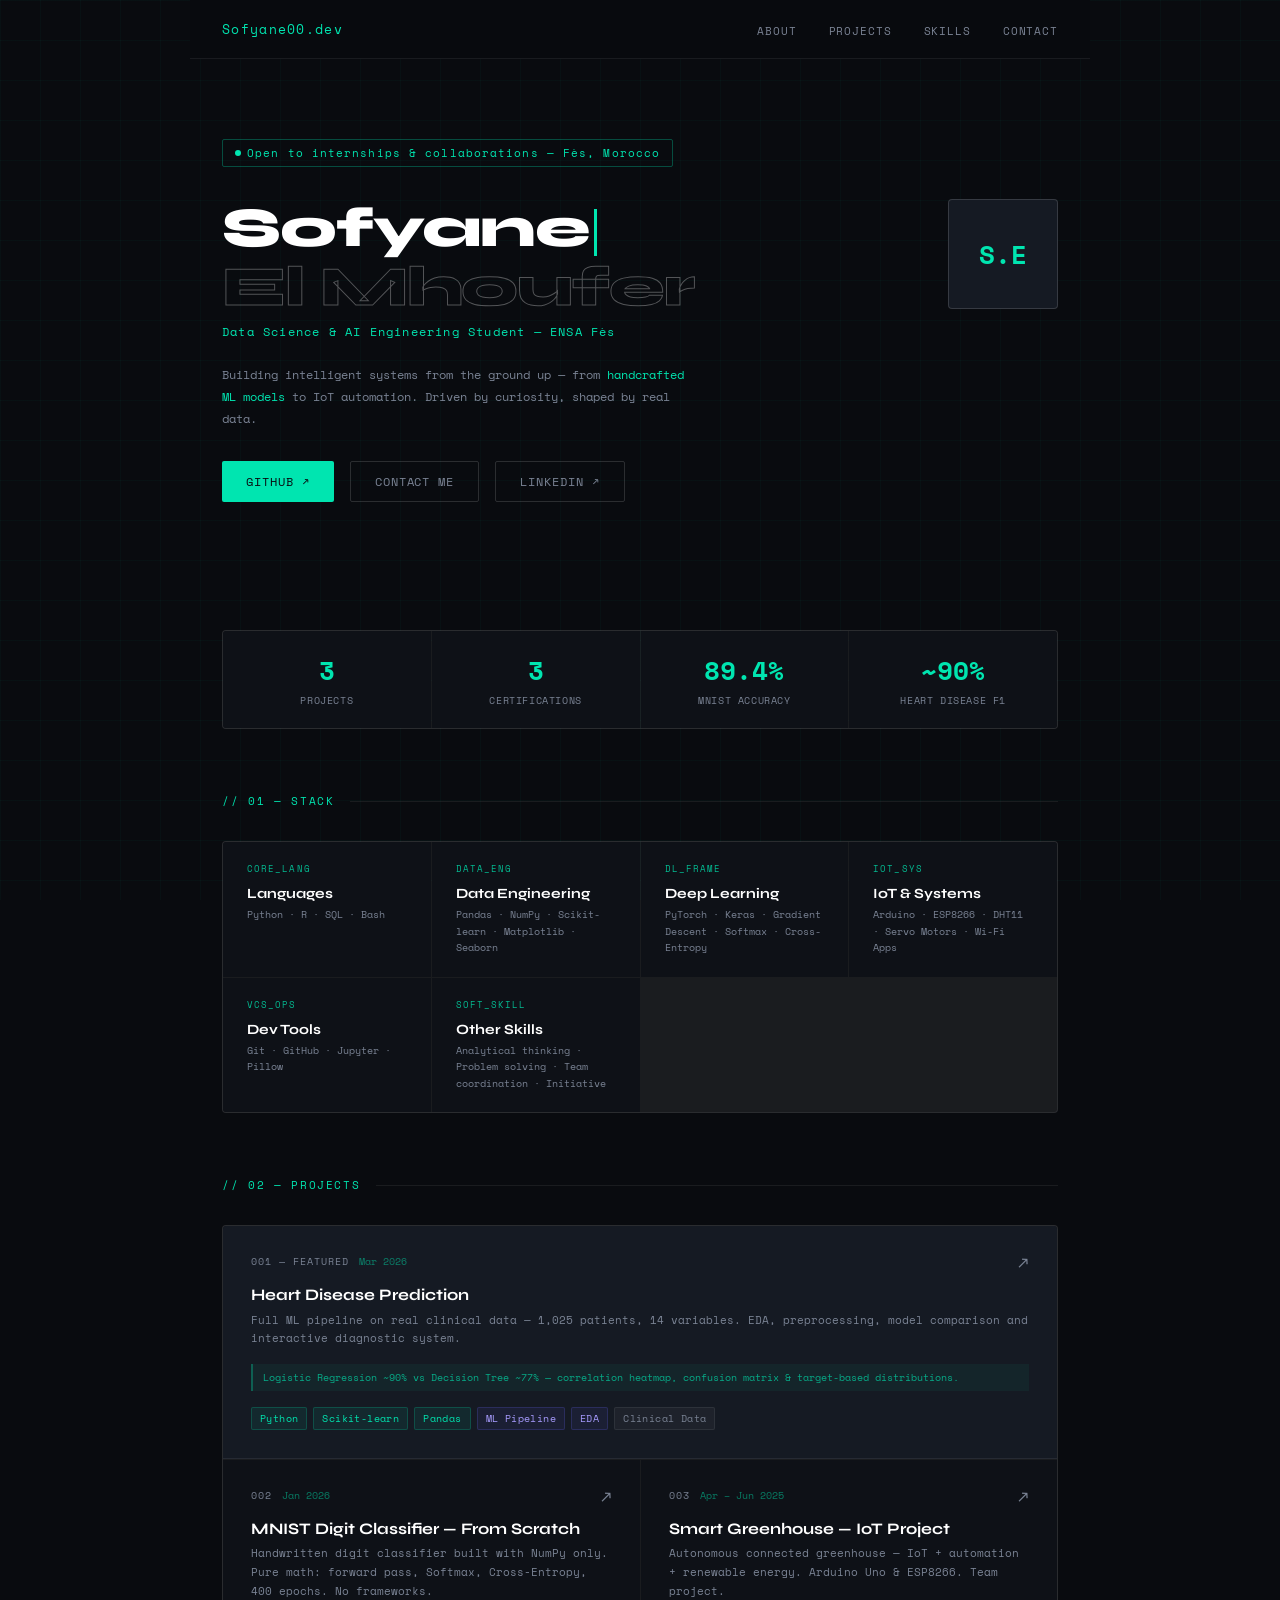
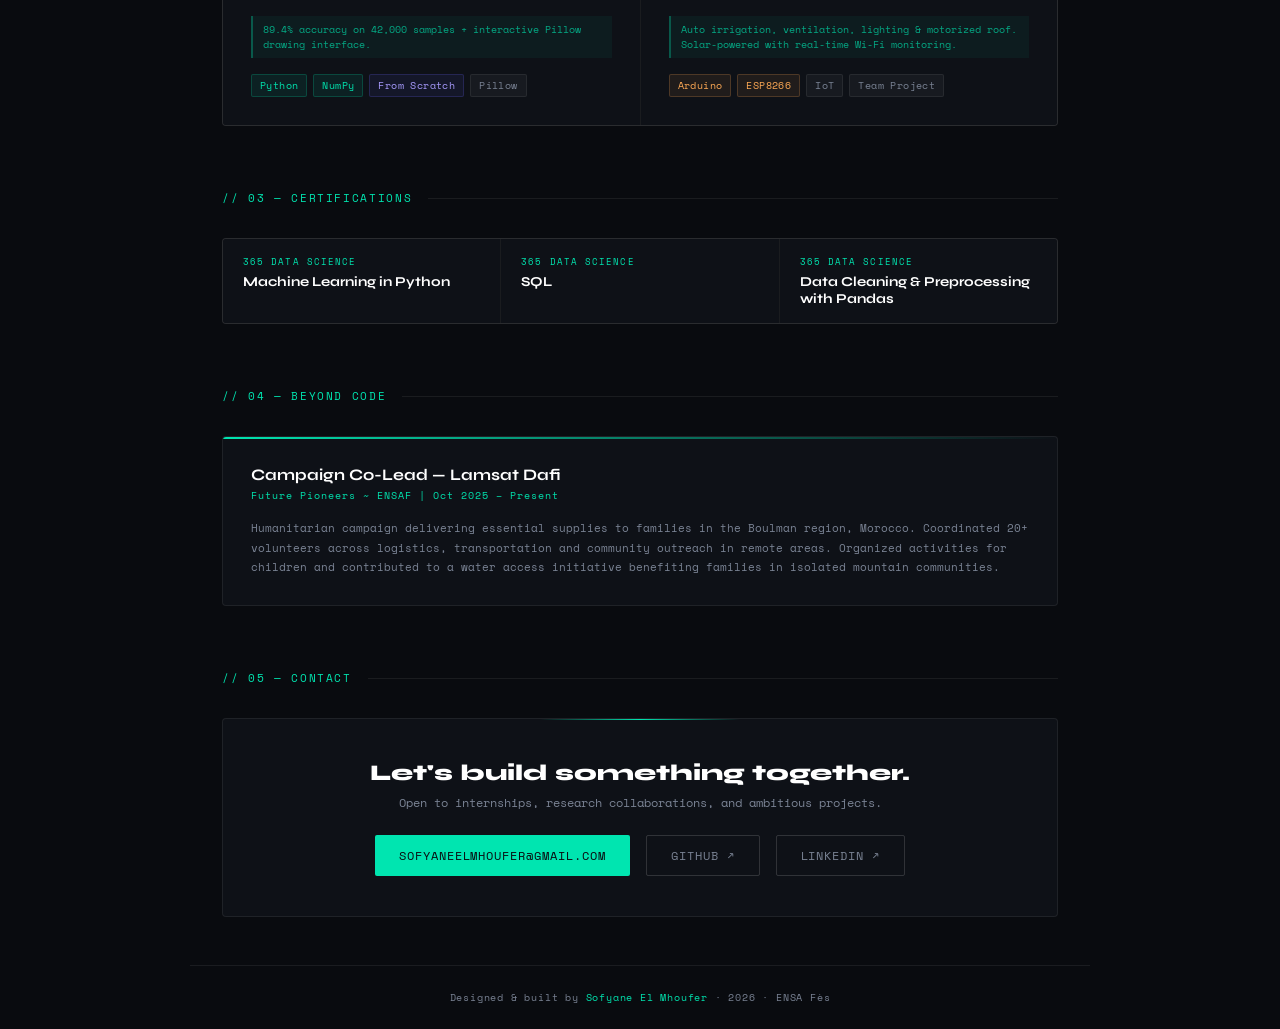
==== index.html @ 4d2d6fbc "Add files via upload" ====
<!DOCTYPE html>
<html lang="en">
<head>
<meta charset="UTF-8" />
<meta name="viewport" content="width=device-width, initial-scale=1.0"/>
<meta name="description" content="Sofyane El Mhoufer — Data Science & AI Engineering Student at ENSA Fès. Portfolio of ML projects, IoT systems, and data engineering work."/>
<title>Sofyane El Mhoufer — Portfolio</title>
<link rel="preconnect" href="https://fonts.googleapis.com" />
<link rel="preconnect" href="https://fonts.gstatic.com" crossorigin />
<link href="https://fonts.googleapis.com/css2?family=Space+Mono:wght@400;700&family=Syne:wght@400;700;800&display=swap" rel="stylesheet"/>
<style>
*,*::before,*::after{box-sizing:border-box;margin:0;padding:0}
:root{
  --bg:#090b0f;--bg2:#0e1117;--bg3:#151a23;
  --border:rgba(255,255,255,0.07);--border2:rgba(255,255,255,0.14);
  --accent:#00e5b0;--text:#e8eaf0;--muted:#7a8394;
  --tag-bg:rgba(0,229,176,0.08);--tag-color:#00e5b0;
}
html{scroll-behavior:smooth}
body{background:var(--bg);color:var(--text);font-family:'Syne',sans-serif;min-height:100vh;overflow-x:hidden}
body::before{content:'';position:fixed;inset:0;background-image:linear-gradient(rgba(0,229,176,0.03) 1px,transparent 1px),linear-gradient(90deg,rgba(0,229,176,0.03) 1px,transparent 1px);background-size:40px 40px;pointer-events:none;z-index:0}

/* CURSOR GLOW */
.cursor-glow{position:fixed;width:320px;height:320px;background:radial-gradient(circle,rgba(0,229,176,0.07) 0%,transparent 70%);border-radius:50%;pointer-events:none;transform:translate(-50%,-50%);z-index:0;transition:opacity 0.4s;opacity:0}

.wrapper{position:relative;z-index:1;max-width:900px;margin:0 auto;padding:0 2rem}

/* NAV */
nav{position:sticky;top:0;z-index:100;display:flex;justify-content:space-between;align-items:center;padding:1.2rem 2rem;border-bottom:1px solid var(--border);background:rgba(9,11,15,0.9);backdrop-filter:blur(16px);max-width:900px;margin:0 auto;animation:slideDown 0.6s ease both}
@keyframes slideDown{from{transform:translateY(-100%);opacity:0}to{transform:translateY(0);opacity:1}}
.nav-logo{font-family:'Space Mono',monospace;font-size:13px;color:var(--accent);letter-spacing:0.1em;cursor:pointer;transition:opacity 0.2s}
.nav-logo:hover{opacity:0.7}
.nav-links{display:flex;gap:2rem;list-style:none}
.nav-links a{font-family:'Space Mono',monospace;font-size:11px;color:var(--muted);text-decoration:none;letter-spacing:0.08em;text-transform:uppercase;transition:color 0.2s;position:relative;padding-bottom:2px}
.nav-links a::after{content:'';position:absolute;bottom:0;left:0;width:0;height:1px;background:var(--accent);transition:width 0.25s ease}
.nav-links a:hover{color:var(--accent)}
.nav-links a:hover::after{width:100%}

/* FADE IN */
.fade-in{opacity:0;transform:translateY(24px);transition:opacity 0.65s ease,transform 0.65s ease}
.fade-in.visible{opacity:1;transform:translateY(0)}

/* HERO */
.hero{padding:5rem 0 4rem;animation:heroReveal 0.9s ease 0.3s both}
@keyframes heroReveal{from{opacity:0;transform:translateY(32px)}to{opacity:1;transform:translateY(0)}}
.hero-badge{display:inline-flex;align-items:center;gap:6px;font-family:'Space Mono',monospace;font-size:11px;color:var(--accent);border:1px solid rgba(0,229,176,0.3);padding:5px 12px;border-radius:2px;margin-bottom:2rem;letter-spacing:0.1em}
.hero-badge::before{content:'';width:6px;height:6px;background:var(--accent);border-radius:50%;animation:pulse 2s ease-in-out infinite}
@keyframes pulse{0%,100%{opacity:1;transform:scale(1)}50%{opacity:0.4;transform:scale(0.7)}}
.hero-top{display:flex;align-items:flex-start;justify-content:space-between;gap:2rem;flex-wrap:wrap}
.hero-text{flex:1;min-width:280px}
.hero h1{font-size:clamp(2.2rem,5vw,3.5rem);font-weight:800;line-height:1.05;letter-spacing:-0.02em;margin-bottom:0.4rem;color:#fff}
.hero h1 .outline{color:transparent;-webkit-text-stroke:1px rgba(255,255,255,0.3)}
.typing-cursor{display:inline-block;width:3px;height:0.85em;background:var(--accent);margin-left:4px;vertical-align:middle;animation:blink 1s step-end infinite}
@keyframes blink{0%,100%{opacity:1}50%{opacity:0}}
.hero-role{font-family:'Space Mono',monospace;font-size:12px;color:var(--accent);letter-spacing:0.1em;margin-bottom:1.5rem}
.hero-sub{font-family:'Space Mono',monospace;font-size:12px;color:var(--muted);line-height:1.8;max-width:480px;margin-bottom:2rem}
.hero-sub em{color:var(--accent);font-style:normal}
.avatar-box{width:110px;height:110px;flex-shrink:0;border-radius:4px;border:1px solid var(--border2);background:var(--bg3);display:flex;align-items:center;justify-content:center;animation:avatarPop 0.8s cubic-bezier(0.34,1.56,0.64,1) 0.5s both}
@keyframes avatarPop{from{opacity:0;transform:scale(0.7)}to{opacity:1;transform:scale(1)}}
.avatar-initials{font-family:'Space Mono',monospace;font-size:1.6rem;font-weight:700;color:var(--accent)}
.cta-row{display:flex;gap:1rem;flex-wrap:wrap}

/* BUTTONS */
.btn-primary{font-family:'Space Mono',monospace;font-size:12px;letter-spacing:0.08em;text-transform:uppercase;color:var(--bg);background:var(--accent);border:none;padding:11px 24px;cursor:pointer;border-radius:2px;text-decoration:none;display:inline-flex;align-items:center;gap:6px;transition:opacity 0.2s,transform 0.15s,box-shadow 0.2s;position:relative;overflow:hidden}
.btn-primary:hover{opacity:0.9;transform:translateY(-2px);box-shadow:0 8px 24px rgba(0,229,176,0.25)}
.btn-primary:active{transform:scale(0.97)}
.btn-ghost{font-family:'Space Mono',monospace;font-size:12px;letter-spacing:0.08em;text-transform:uppercase;color:var(--muted);background:transparent;border:1px solid var(--border2);padding:11px 24px;cursor:pointer;border-radius:2px;text-decoration:none;display:inline-flex;align-items:center;gap:6px;transition:color 0.2s,border-color 0.2s,transform 0.15s,background 0.2s}
.btn-ghost:hover{color:var(--accent);border-color:rgba(0,229,176,0.4);transform:translateY(-2px);background:rgba(0,229,176,0.04)}
.btn-ghost:active{transform:scale(0.97)}

/* STATS */
.stats{display:grid;grid-template-columns:repeat(4,1fr);gap:1px;background:var(--border);border:1px solid var(--border);margin:4rem 0;border-radius:4px;overflow:hidden}
.stat{background:var(--bg2);padding:1.25rem;text-align:center;transition:background 0.2s}
.stat:hover{background:var(--bg3)}
.stat-num{font-size:1.6rem;font-weight:800;color:var(--accent);font-family:'Space Mono',monospace;display:block}
.stat-label{font-size:10px;color:var(--muted);font-family:'Space Mono',monospace;letter-spacing:0.06em;text-transform:uppercase;margin-top:4px}

.section-header{display:flex;align-items:center;gap:1rem;margin-bottom:2rem}
.section-label{font-family:'Space Mono',monospace;font-size:11px;color:var(--accent);letter-spacing:0.15em;text-transform:uppercase;white-space:nowrap}
.section-line{flex:1;height:1px;background:var(--border)}

/* SKILLS */
.skills-grid{display:grid;grid-template-columns:repeat(auto-fit,minmax(190px,1fr));gap:1px;background:var(--border);border:1px solid var(--border);border-radius:4px;overflow:hidden;margin-bottom:4rem}
.skill-card{background:var(--bg2);padding:1.25rem 1.5rem;transition:background 0.25s;position:relative;overflow:hidden;cursor:default}
.skill-card:hover{background:var(--bg3)}
.skill-card::after{content:'';position:absolute;left:0;top:0;bottom:0;width:2px;background:var(--accent);opacity:0;transition:opacity 0.2s}
.skill-card:hover::after{opacity:1}
.skill-icon{font-family:'Space Mono',monospace;font-size:9px;color:var(--accent);letter-spacing:0.12em;margin-bottom:10px;opacity:0.8}
.skill-name{font-size:0.88rem;font-weight:700;color:#fff;margin-bottom:5px}
.skill-desc{font-family:'Space Mono',monospace;font-size:10px;color:var(--muted);line-height:1.65}

/* PROJECTS */
.projects-grid{display:grid;grid-template-columns:1fr 1fr;gap:1px;background:var(--border);border:1px solid var(--border);border-radius:4px;overflow:hidden;margin-bottom:4rem}
.project-card{background:var(--bg2);padding:1.75rem;transition:background 0.25s;cursor:pointer;position:relative}
.project-card.featured{grid-column:1/-1;background:var(--bg3);border-bottom:1px solid var(--border)}
.project-card:hover{background:#131820}
.project-card::before{content:'';position:absolute;inset:0;border:1px solid transparent;transition:border-color 0.25s;pointer-events:none}
.project-card:hover::before{border-color:rgba(0,229,176,0.12)}
.project-top{display:flex;justify-content:space-between;align-items:flex-start;margin-bottom:0.75rem}
.project-meta{display:flex;gap:10px;align-items:center}
.project-number{font-family:'Space Mono',monospace;font-size:10px;color:var(--muted);letter-spacing:0.1em}
.project-date{font-family:'Space Mono',monospace;font-size:10px;color:rgba(0,229,176,0.5)}
.project-arrow{font-size:16px;color:var(--muted);transition:color 0.2s,transform 0.2s}
.project-card:hover .project-arrow{color:var(--accent);transform:translate(3px,-3px)}
.project-title{font-size:1rem;font-weight:700;color:#fff;margin-bottom:0.4rem}
.project-desc{font-family:'Space Mono',monospace;font-size:11px;color:var(--muted);line-height:1.7;margin-bottom:1rem}
.project-highlight{font-family:'Space Mono',monospace;font-size:10px;color:rgba(0,229,176,0.7);background:rgba(0,229,176,0.05);border-left:2px solid rgba(0,229,176,0.3);padding:6px 10px;margin-bottom:1rem;line-height:1.5}
.project-tags{display:flex;flex-wrap:wrap;gap:6px}
.tag{font-family:'Space Mono',monospace;font-size:10px;color:var(--tag-color);background:var(--tag-bg);border:1px solid rgba(0,229,176,0.2);padding:3px 8px;border-radius:2px;letter-spacing:0.04em;transition:background 0.15s,border-color 0.15s}
.tag:hover{background:rgba(0,229,176,0.14);border-color:rgba(0,229,176,0.4)}
.tag.purple{color:#a89cff;background:rgba(108,99,255,0.08);border-color:rgba(108,99,255,0.2)}
.tag.purple:hover{background:rgba(108,99,255,0.16)}
.tag.gray{color:var(--muted);background:rgba(255,255,255,0.04);border-color:var(--border)}
.tag.orange{color:#ffaa55;background:rgba(255,170,85,0.08);border-color:rgba(255,170,85,0.2)}
.tag.orange:hover{background:rgba(255,170,85,0.16)}

/* CERTS */
.certs-grid{display:grid;grid-template-columns:repeat(auto-fit,minmax(220px,1fr));gap:1px;background:var(--border);border:1px solid var(--border);border-radius:4px;overflow:hidden;margin-bottom:4rem}
.cert-card{background:var(--bg2);padding:1rem 1.25rem;transition:background 0.2s}
.cert-card:hover{background:var(--bg3)}
.cert-provider{font-family:'Space Mono',monospace;font-size:9px;color:var(--accent);letter-spacing:0.12em;text-transform:uppercase;margin-bottom:5px}
.cert-name{font-size:0.85rem;font-weight:700;color:#fff}

/* EXTRA */
.extra-card{border:1px solid var(--border);border-radius:4px;background:var(--bg2);padding:1.75rem;margin-bottom:4rem;position:relative;overflow:hidden;transition:border-color 0.25s}
.extra-card:hover{border-color:rgba(0,229,176,0.2)}
.extra-card::before{content:'';position:absolute;top:0;left:0;right:0;height:2px;background:linear-gradient(90deg,var(--accent),transparent)}
.extra-title{font-size:1rem;font-weight:700;color:#fff;margin-bottom:4px}
.extra-sub{font-family:'Space Mono',monospace;font-size:10px;color:var(--accent);letter-spacing:0.1em;margin-bottom:1rem}
.extra-desc{font-family:'Space Mono',monospace;font-size:11px;color:var(--muted);line-height:1.75}

/* CONTACT */
.contact-box{border:1px solid var(--border);border-radius:4px;padding:2.5rem;text-align:center;background:var(--bg2);margin-bottom:3rem;position:relative;overflow:hidden;transition:border-color 0.25s}
.contact-box:hover{border-color:rgba(0,229,176,0.2)}
.contact-box::before{content:'';position:absolute;top:0;left:50%;transform:translateX(-50%);width:200px;height:1px;background:linear-gradient(90deg,transparent,var(--accent),transparent)}
.contact-box h2{font-size:1.4rem;font-weight:800;color:#fff;margin-bottom:0.5rem}
.contact-box p{font-family:'Space Mono',monospace;font-size:12px;color:var(--muted);margin-bottom:1.5rem}
.contact-links{display:flex;gap:1rem;justify-content:center;flex-wrap:wrap}

/* TOAST */
.toast{position:fixed;bottom:2rem;right:2rem;background:var(--bg3);border:1px solid rgba(0,229,176,0.3);color:var(--accent);font-family:'Space Mono',monospace;font-size:12px;padding:12px 20px;border-radius:4px;z-index:9999;opacity:0;transform:translateY(16px);transition:opacity 0.3s,transform 0.3s;pointer-events:none}
.toast.show{opacity:1;transform:translateY(0)}

/* RESPONSIVE */
@media(max-width:600px){
  nav{padding:1rem 1.25rem}
  .nav-links{gap:1.2rem}
  .wrapper{padding:0 1.25rem}
  .hero{padding:3rem 0 2.5rem}
  .stats{grid-template-columns:repeat(2,1fr)}
  .projects-grid{grid-template-columns:1fr}
  .project-card.featured{grid-column:1}
  .avatar-box{width:80px;height:80px}
  .avatar-initials{font-size:1.2rem}
}

footer{border-top:1px solid var(--border);padding:1.5rem 2rem;text-align:center;max-width:900px;margin:0 auto}
footer p{font-family:'Space Mono',monospace;font-size:10px;color:var(--muted);letter-spacing:0.08em}
footer span{color:var(--accent)}
</style>
</head>
<body>

<div class="cursor-glow" id="cursorGlow"></div>
<div class="toast" id="toast"></div>

<nav>
  <div class="nav-logo" onclick="window.scrollTo({top:0,behavior:'smooth'})">Sofyane00.dev</div>
  <ul class="nav-links">
    <li><a href="#about">About</a></li>
    <li><a href="#projects">Projects</a></li>
    <li><a href="#skills">Skills</a></li>
    <li><a href="#contact">Contact</a></li>
  </ul>
</nav>

<div class="wrapper">

  <!-- HERO -->
  <section class="hero" id="about">
    <div class="hero-badge">Open to internships &amp; collaborations — Fès, Morocco</div>
    <div class="hero-top">
      <div class="hero-text">
        <h1>
          <span id="typedName"></span><span class="typing-cursor" id="typingCursor"></span><br/>
          <span class="outline">El Mhoufer</span>
        </h1>
        <div class="hero-role">Data Science &amp; AI Engineering Student — ENSA Fès</div>
        <p class="hero-sub">
          Building intelligent systems from the ground up — from
          <em>handcrafted ML models</em> to IoT automation.
          Driven by curiosity, shaped by real data.
        </p>
        <div class="cta-row">
          <a class="btn-primary" href="https://github.com/Sofyane00" target="_blank" rel="noopener">GitHub ↗</a>
          <a class="btn-ghost" href="#contact">Contact Me</a>
          <a class="btn-ghost" href="https://linkedin.com/in/sofyane-el-mhoufer" target="_blank" rel="noopener">LinkedIn ↗</a>
        </div>
      </div>
      <div class="avatar-box">
        <div class="avatar-initials">S.E</div>
      </div>
    </div>
  </section>

  <!-- STATS -->
  <div class="stats fade-in">
    <div class="stat"><span class="stat-num" data-count="3">0</span><span class="stat-label">Projects</span></div>
    <div class="stat"><span class="stat-num" data-count="3">0</span><span class="stat-label">Certifications</span></div>
    <div class="stat"><span class="stat-num">89.4%</span><span class="stat-label">MNIST Accuracy</span></div>
    <div class="stat"><span class="stat-num">~90%</span><span class="stat-label">Heart Disease F1</span></div>
  </div>

  <!-- SKILLS -->
  <div class="section-header fade-in" id="skills">
    <span class="section-label">// 01 — Stack</span>
    <div class="section-line"></div>
  </div>
  <div class="skills-grid fade-in">
    <div class="skill-card">
      <div class="skill-icon">CORE_LANG</div>
      <div class="skill-name">Languages</div>
      <div class="skill-desc">Python · R · SQL · Bash</div>
    </div>
    <div class="skill-card">
      <div class="skill-icon">DATA_ENG</div>
      <div class="skill-name">Data Engineering</div>
      <div class="skill-desc">Pandas · NumPy · Scikit-learn · Matplotlib · Seaborn</div>
    </div>
    <div class="skill-card">
      <div class="skill-icon">DL_FRAME</div>
      <div class="skill-name">Deep Learning</div>
      <div class="skill-desc">PyTorch · Keras · Gradient Descent · Softmax · Cross-Entropy</div>
    </div>
    <div class="skill-card">
      <div class="skill-icon">IOT_SYS</div>
      <div class="skill-name">IoT &amp; Systems</div>
      <div class="skill-desc">Arduino · ESP8266 · DHT11 · Servo Motors · Wi-Fi Apps</div>
    </div>
    <div class="skill-card">
      <div class="skill-icon">VCS_OPS</div>
      <div class="skill-name">Dev Tools</div>
      <div class="skill-desc">Git · GitHub · Jupyter · Pillow</div>
    </div>
    <div class="skill-card">
      <div class="skill-icon">SOFT_SKILL</div>
      <div class="skill-name">Other Skills</div>
      <div class="skill-desc">Analytical thinking · Problem solving · Team coordination · Initiative</div>
    </div>
  </div>

  <!-- PROJECTS -->
  <div class="section-header fade-in" id="projects">
    <span class="section-label">// 02 — Projects</span>
    <div class="section-line"></div>
  </div>
  <div class="projects-grid fade-in">

    <div class="project-card featured" onclick="window.open('https://github.com/Sofyane00/heart-disease-prediction','_blank')">
      <div class="project-top">
        <div class="project-meta">
          <span class="project-number">001 — FEATURED</span>
          <span class="project-date">Mar 2026</span>
        </div>
        <span class="project-arrow">↗</span>
      </div>
      <div class="project-title">Heart Disease Prediction</div>
      <div class="project-desc">Full ML pipeline on real clinical data — 1,025 patients, 14 variables. EDA, preprocessing, model comparison and interactive diagnostic system.</div>
      <div class="project-highlight">Logistic Regression ~90% vs Decision Tree ~77% — correlation heatmap, confusion matrix &amp; target-based distributions.</div>
      <div class="project-tags">
        <span class="tag">Python</span>
        <span class="tag">Scikit-learn</span>
        <span class="tag">Pandas</span>
        <span class="tag purple">ML Pipeline</span>
        <span class="tag purple">EDA</span>
        <span class="tag gray">Clinical Data</span>
      </div>
    </div>

    <div class="project-card" onclick="window.open('https://github.com/Sofyane00/mnist_scratch','_blank')">
      <div class="project-top">
        <div class="project-meta">
          <span class="project-number">002</span>
          <span class="project-date">Jan 2026</span>
        </div>
        <span class="project-arrow">↗</span>
      </div>
      <div class="project-title">MNIST Digit Classifier — From Scratch</div>
      <div class="project-desc">Handwritten digit classifier built with NumPy only. Pure math: forward pass, Softmax, Cross-Entropy, 400 epochs. No frameworks.</div>
      <div class="project-highlight">89.4% accuracy on 42,000 samples + interactive Pillow drawing interface.</div>
      <div class="project-tags">
        <span class="tag">Python</span>
        <span class="tag">NumPy</span>
        <span class="tag purple">From Scratch</span>
        <span class="tag gray">Pillow</span>
      </div>
    </div>

    <div class="project-card" onclick="showToast('Smart Greenhouse repo coming to GitHub soon!')">
      <div class="project-top">
        <div class="project-meta">
          <span class="project-number">003</span>
          <span class="project-date">Apr – Jun 2025</span>
        </div>
        <span class="project-arrow">↗</span>
      </div>
      <div class="project-title">Smart Greenhouse — IoT Project</div>
      <div class="project-desc">Autonomous connected greenhouse — IoT + automation + renewable energy. Arduino Uno &amp; ESP8266. Team project.</div>
      <div class="project-highlight">Auto irrigation, ventilation, lighting &amp; motorized roof. Solar-powered with real-time Wi-Fi monitoring.</div>
      <div class="project-tags">
        <span class="tag orange">Arduino</span>
        <span class="tag orange">ESP8266</span>
        <span class="tag gray">IoT</span>
        <span class="tag gray">Team Project</span>
      </div>
    </div>

  </div>

  <!-- CERTIFICATIONS -->
  <div class="section-header fade-in">
    <span class="section-label">// 03 — Certifications</span>
    <div class="section-line"></div>
  </div>
  <div class="certs-grid fade-in">
    <div class="cert-card">
      <div class="cert-provider">365 Data Science</div>
      <div class="cert-name">Machine Learning in Python</div>
    </div>
    <div class="cert-card">
      <div class="cert-provider">365 Data Science</div>
      <div class="cert-name">SQL</div>
    </div>
    <div class="cert-card">
      <div class="cert-provider">365 Data Science</div>
      <div class="cert-name">Data Cleaning &amp; Preprocessing with Pandas</div>
    </div>
  </div>

  <!-- EXTRACURRICULAR -->
  <div class="section-header fade-in">
    <span class="section-label">// 04 — Beyond Code</span>
    <div class="section-line"></div>
  </div>
  <div class="extra-card fade-in">
    <div class="extra-title">Campaign Co-Lead — Lamsat Dafi</div>
    <div class="extra-sub">Future Pioneers ~ ENSAF | Oct 2025 – Present</div>
    <div class="extra-desc">
      Humanitarian campaign delivering essential supplies to families in the Boulman region, Morocco.
      Coordinated 20+ volunteers across logistics, transportation and community outreach in remote areas.
      Organized activities for children and contributed to a water access initiative benefiting families in isolated mountain communities.
    </div>
  </div>

  <!-- CONTACT -->
  <div class="section-header fade-in" id="contact">
    <span class="section-label">// 05 — Contact</span>
    <div class="section-line"></div>
  </div>
  <div class="contact-box fade-in">
    <h2>Let's build something together.</h2>
    <p>Open to internships, research collaborations, and ambitious projects.</p>
    <div class="contact-links">
      <button class="btn-primary" onclick="copyEmail()">sofyaneelmhoufer@gmail.com</button>
      <a class="btn-ghost" href="https://github.com/Sofyane00" target="_blank" rel="noopener">GitHub ↗</a>
      <a class="btn-ghost" href="https://linkedin.com/in/sofyane-el-mhoufer" target="_blank" rel="noopener">LinkedIn ↗</a>
    </div>
  </div>

</div>

<footer>
  <p>Designed &amp; built by <span>Sofyane El Mhoufer</span> · 2026 · ENSA Fès</p>
</footer>

<script>
// CURSOR GLOW
const glow = document.getElementById('cursorGlow');
document.addEventListener('mousemove', e => {
  glow.style.opacity = '1';
  glow.style.left = e.clientX + 'px';
  glow.style.top = e.clientY + 'px';
});
document.addEventListener('mouseleave', () => { glow.style.opacity = '0'; });

// TOAST
function showToast(msg) {
  const t = document.getElementById('toast');
  t.textContent = msg;
  t.classList.add('show');
  setTimeout(() => t.classList.remove('show'), 3000);
}

// COPY EMAIL
function copyEmail() {
  navigator.clipboard.writeText('sofyaneelmhoufer@gmail.com')
    .then(() => showToast('Email copied to clipboard!'))
    .catch(() => showToast('sofyaneelmhoufer@gmail.com'));
}

// TYPING ANIMATION
const name = 'Sofyane';
let i = 0;
const nameEl = document.getElementById('typedName');
const cursor = document.getElementById('typingCursor');
function type() {
  if (i < name.length) {
    nameEl.textContent += name[i++];
    setTimeout(type, 100);
  } else {
    setTimeout(() => { cursor.style.display = 'none'; }, 1200);
  }
}
setTimeout(type, 600);

// SCROLL FADE IN
const fadeEls = document.querySelectorAll('.fade-in');
const observer = new IntersectionObserver(entries => {
  entries.forEach((e, idx) => {
    if (e.isIntersecting) {
      setTimeout(() => e.target.classList.add('visible'), idx * 80);
      observer.unobserve(e.target);
    }
  });
}, { threshold: 0.1 });
fadeEls.forEach(el => observer.observe(el));

// COUNT UP
function countUp(el, target, duration = 1200) {
  let start = 0;
  const step = target / (duration / 16);
  const timer = setInterval(() => {
    start = Math.min(start + step, target);
    el.textContent = Math.floor(start);
    if (start >= target) clearInterval(timer);
  }, 16);
}
const countEls = document.querySelectorAll('[data-count]');
const countObserver = new IntersectionObserver(entries => {
  entries.forEach(e => {
    if (e.isIntersecting) {
      countUp(e.target, parseInt(e.target.dataset.count));
      countObserver.unobserve(e.target);
    }
  });
}, { threshold: 0.5 });
countEls.forEach(el => countObserver.observe(el));
</script>
</body>
</html>
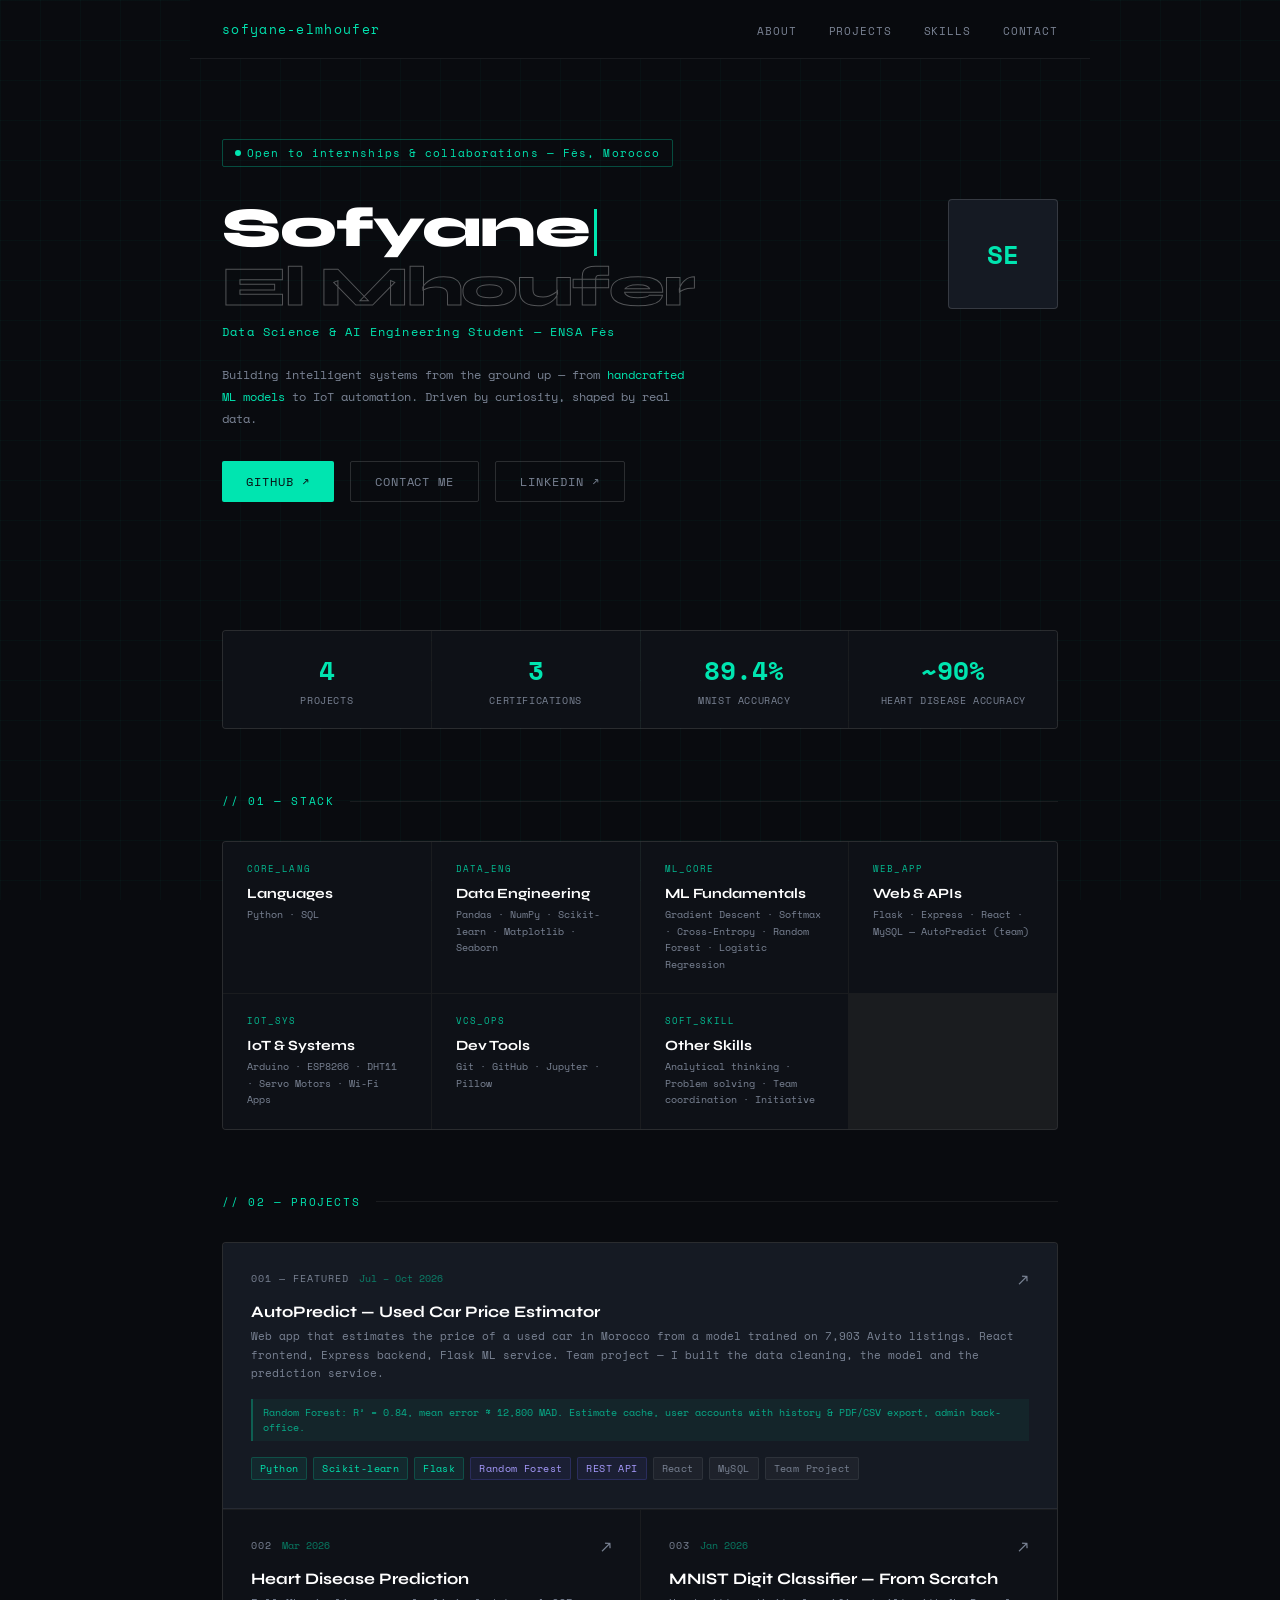
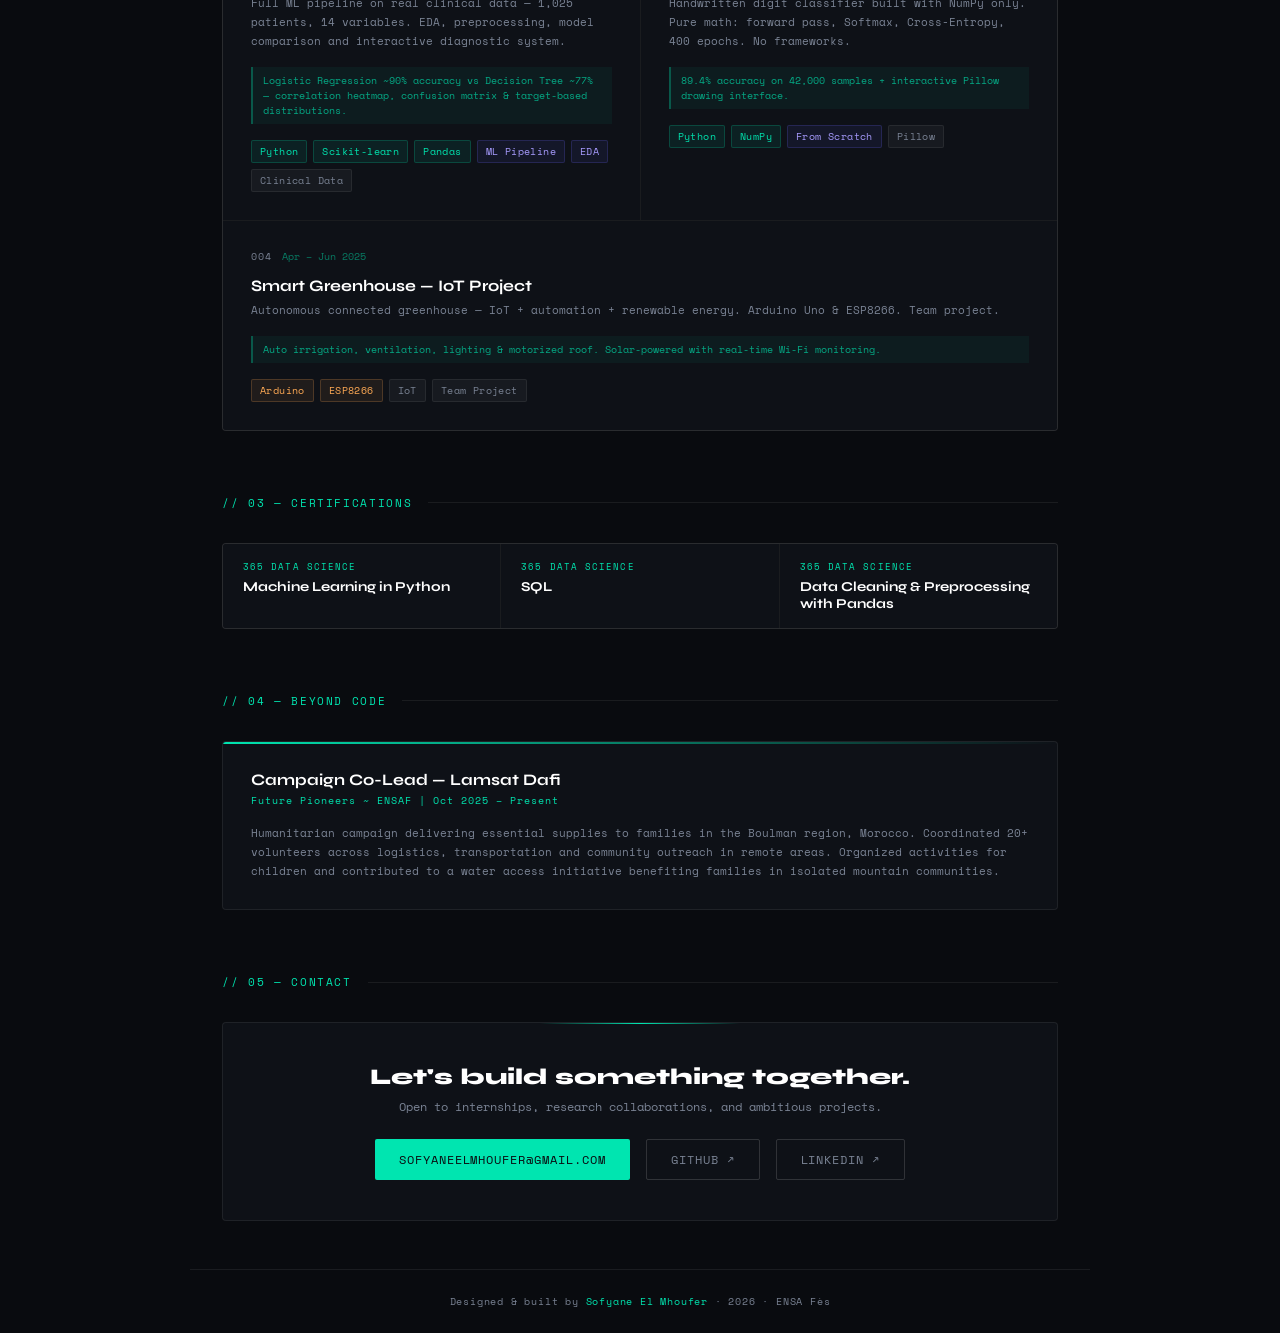
==== commit 8a3cab02: "Mise à jour du portfolio : ajout d'AutoPredict, corrections des métriques et des compétences, liens " ====
--- a/index.html
+++ b/index.html
@@ -94,6 +94,8 @@
 .project-card{background:var(--bg2);padding:1.75rem;transition:background 0.25s;cursor:pointer;position:relative}
 .project-card.featured{grid-column:1/-1;background:var(--bg3);border-bottom:1px solid var(--border)}
 .project-card:hover{background:#131820}
+.project-card.wide{grid-column:1/-1}
+.project-card.static{cursor:default}
 .project-card::before{content:'';position:absolute;inset:0;border:1px solid transparent;transition:border-color 0.25s;pointer-events:none}
 .project-card:hover::before{border-color:rgba(0,229,176,0.12)}
 .project-top{display:flex;justify-content:space-between;align-items:flex-start;margin-bottom:0.75rem}
@@ -149,7 +151,7 @@
   .hero{padding:3rem 0 2.5rem}
   .stats{grid-template-columns:repeat(2,1fr)}
   .projects-grid{grid-template-columns:1fr}
-  .project-card.featured{grid-column:1}
+  .project-card.featured,.project-card.wide{grid-column:1}
   .avatar-box{width:80px;height:80px}
   .avatar-initials{font-size:1.2rem}
 }
@@ -165,7 +167,7 @@
 <div class="toast" id="toast"></div>
 
 <nav>
-  <div class="nav-logo" onclick="window.scrollTo({top:0,behavior:'smooth'})">Sofyane00.dev</div>
+  <div class="nav-logo" onclick="window.scrollTo({top:0,behavior:'smooth'})">sofyane-elmhoufer</div>
   <ul class="nav-links">
     <li><a href="#about">About</a></li>
     <li><a href="#projects">Projects</a></li>
@@ -192,23 +194,23 @@
           Driven by curiosity, shaped by real data.
         </p>
         <div class="cta-row">
-          <a class="btn-primary" href="https://github.com/Sofyane00" target="_blank" rel="noopener">GitHub ↗</a>
+          <a class="btn-primary" href="https://github.com/sofyane-elmhoufer" target="_blank" rel="noopener">GitHub ↗</a>
           <a class="btn-ghost" href="#contact">Contact Me</a>
           <a class="btn-ghost" href="https://linkedin.com/in/sofyane-el-mhoufer" target="_blank" rel="noopener">LinkedIn ↗</a>
         </div>
       </div>
       <div class="avatar-box">
-        <div class="avatar-initials">S.E</div>
+        <div class="avatar-initials">SE</div>
       </div>
     </div>
   </section>
 
   <!-- STATS -->
   <div class="stats fade-in">
-    <div class="stat"><span class="stat-num" data-count="3">0</span><span class="stat-label">Projects</span></div>
+    <div class="stat"><span class="stat-num" data-count="4">0</span><span class="stat-label">Projects</span></div>
     <div class="stat"><span class="stat-num" data-count="3">0</span><span class="stat-label">Certifications</span></div>
     <div class="stat"><span class="stat-num">89.4%</span><span class="stat-label">MNIST Accuracy</span></div>
-    <div class="stat"><span class="stat-num">~90%</span><span class="stat-label">Heart Disease F1</span></div>
+    <div class="stat"><span class="stat-num">~90%</span><span class="stat-label">Heart Disease Accuracy</span></div>
   </div>
 
   <!-- SKILLS -->
@@ -220,7 +222,7 @@
     <div class="skill-card">
       <div class="skill-icon">CORE_LANG</div>
       <div class="skill-name">Languages</div>
-      <div class="skill-desc">Python · R · SQL · Bash</div>
+      <div class="skill-desc">Python · SQL</div>
     </div>
     <div class="skill-card">
       <div class="skill-icon">DATA_ENG</div>
@@ -228,9 +230,14 @@
       <div class="skill-desc">Pandas · NumPy · Scikit-learn · Matplotlib · Seaborn</div>
     </div>
     <div class="skill-card">
-      <div class="skill-icon">DL_FRAME</div>
-      <div class="skill-name">Deep Learning</div>
-      <div class="skill-desc">PyTorch · Keras · Gradient Descent · Softmax · Cross-Entropy</div>
+      <div class="skill-icon">ML_CORE</div>
+      <div class="skill-name">ML Fundamentals</div>
+      <div class="skill-desc">Gradient Descent · Softmax · Cross-Entropy · Random Forest · Logistic Regression</div>
+    </div>
+    <div class="skill-card">
+      <div class="skill-icon">WEB_APP</div>
+      <div class="skill-name">Web &amp; APIs</div>
+      <div class="skill-desc">Flask · Express · React · MySQL — AutoPredict (team)</div>
     </div>
     <div class="skill-card">
       <div class="skill-icon">IOT_SYS</div>
@@ -256,17 +263,40 @@
   </div>
   <div class="projects-grid fade-in">
 
-    <div class="project-card featured" onclick="window.open('https://github.com/Sofyane00/heart-disease-prediction','_blank')">
+    <div class="project-card featured" onclick="window.open('https://github.com/sofyane-elmhoufer/AutoPredict','_blank')">
       <div class="project-top">
         <div class="project-meta">
           <span class="project-number">001 — FEATURED</span>
+          <span class="project-date">Jul – Oct 2026</span>
+        </div>
+        <span class="project-arrow">↗</span>
+      </div>
+      <div class="project-title">AutoPredict — Used Car Price Estimator</div>
+      <div class="project-desc">Web app that estimates the price of a used car in Morocco from a model trained on 7,903 Avito listings. React frontend, Express backend, Flask ML service. Team project — I built the data cleaning, the model and the prediction service.</div>
+      <div class="project-highlight">Random Forest: R² = 0.84, mean error ≈ 12,800 MAD. Estimate cache, user accounts with history &amp; PDF/CSV export, admin back-office.</div>
+      <div class="project-tags">
+        <span class="tag">Python</span>
+        <span class="tag">Scikit-learn</span>
+        <span class="tag">Flask</span>
+        <span class="tag purple">Random Forest</span>
+        <span class="tag purple">REST API</span>
+        <span class="tag gray">React</span>
+        <span class="tag gray">MySQL</span>
+        <span class="tag gray">Team Project</span>
+      </div>
+    </div>
+
+    <div class="project-card" onclick="window.open('https://github.com/sofyane-elmhoufer/heart-disease-prediction','_blank')">
+      <div class="project-top">
+        <div class="project-meta">
+          <span class="project-number">002</span>
           <span class="project-date">Mar 2026</span>
         </div>
         <span class="project-arrow">↗</span>
       </div>
       <div class="project-title">Heart Disease Prediction</div>
       <div class="project-desc">Full ML pipeline on real clinical data — 1,025 patients, 14 variables. EDA, preprocessing, model comparison and interactive diagnostic system.</div>
-      <div class="project-highlight">Logistic Regression ~90% vs Decision Tree ~77% — correlation heatmap, confusion matrix &amp; target-based distributions.</div>
+      <div class="project-highlight">Logistic Regression ~90% accuracy vs Decision Tree ~77% — correlation heatmap, confusion matrix &amp; target-based distributions.</div>
       <div class="project-tags">
         <span class="tag">Python</span>
         <span class="tag">Scikit-learn</span>
@@ -277,10 +307,10 @@
       </div>
     </div>
 
-    <div class="project-card" onclick="window.open('https://github.com/Sofyane00/mnist_scratch','_blank')">
+    <div class="project-card" onclick="window.open('https://github.com/sofyane-elmhoufer/mnist_scratch','_blank')">
       <div class="project-top">
         <div class="project-meta">
-          <span class="project-number">002</span>
+          <span class="project-number">003</span>
           <span class="project-date">Jan 2026</span>
         </div>
         <span class="project-arrow">↗</span>
@@ -296,13 +326,12 @@
       </div>
     </div>
 
-    <div class="project-card" onclick="showToast('Smart Greenhouse repo coming to GitHub soon!')">
+    <div class="project-card wide static">
       <div class="project-top">
         <div class="project-meta">
-          <span class="project-number">003</span>
+          <span class="project-number">004</span>
           <span class="project-date">Apr – Jun 2025</span>
         </div>
-        <span class="project-arrow">↗</span>
       </div>
       <div class="project-title">Smart Greenhouse — IoT Project</div>
       <div class="project-desc">Autonomous connected greenhouse — IoT + automation + renewable energy. Arduino Uno &amp; ESP8266. Team project.</div>
@@ -362,7 +391,7 @@
     <p>Open to internships, research collaborations, and ambitious projects.</p>
     <div class="contact-links">
       <button class="btn-primary" onclick="copyEmail()">sofyaneelmhoufer@gmail.com</button>
-      <a class="btn-ghost" href="https://github.com/Sofyane00" target="_blank" rel="noopener">GitHub ↗</a>
+      <a class="btn-ghost" href="https://github.com/sofyane-elmhoufer" target="_blank" rel="noopener">GitHub ↗</a>
       <a class="btn-ghost" href="https://linkedin.com/in/sofyane-el-mhoufer" target="_blank" rel="noopener">LinkedIn ↗</a>
     </div>
   </div>
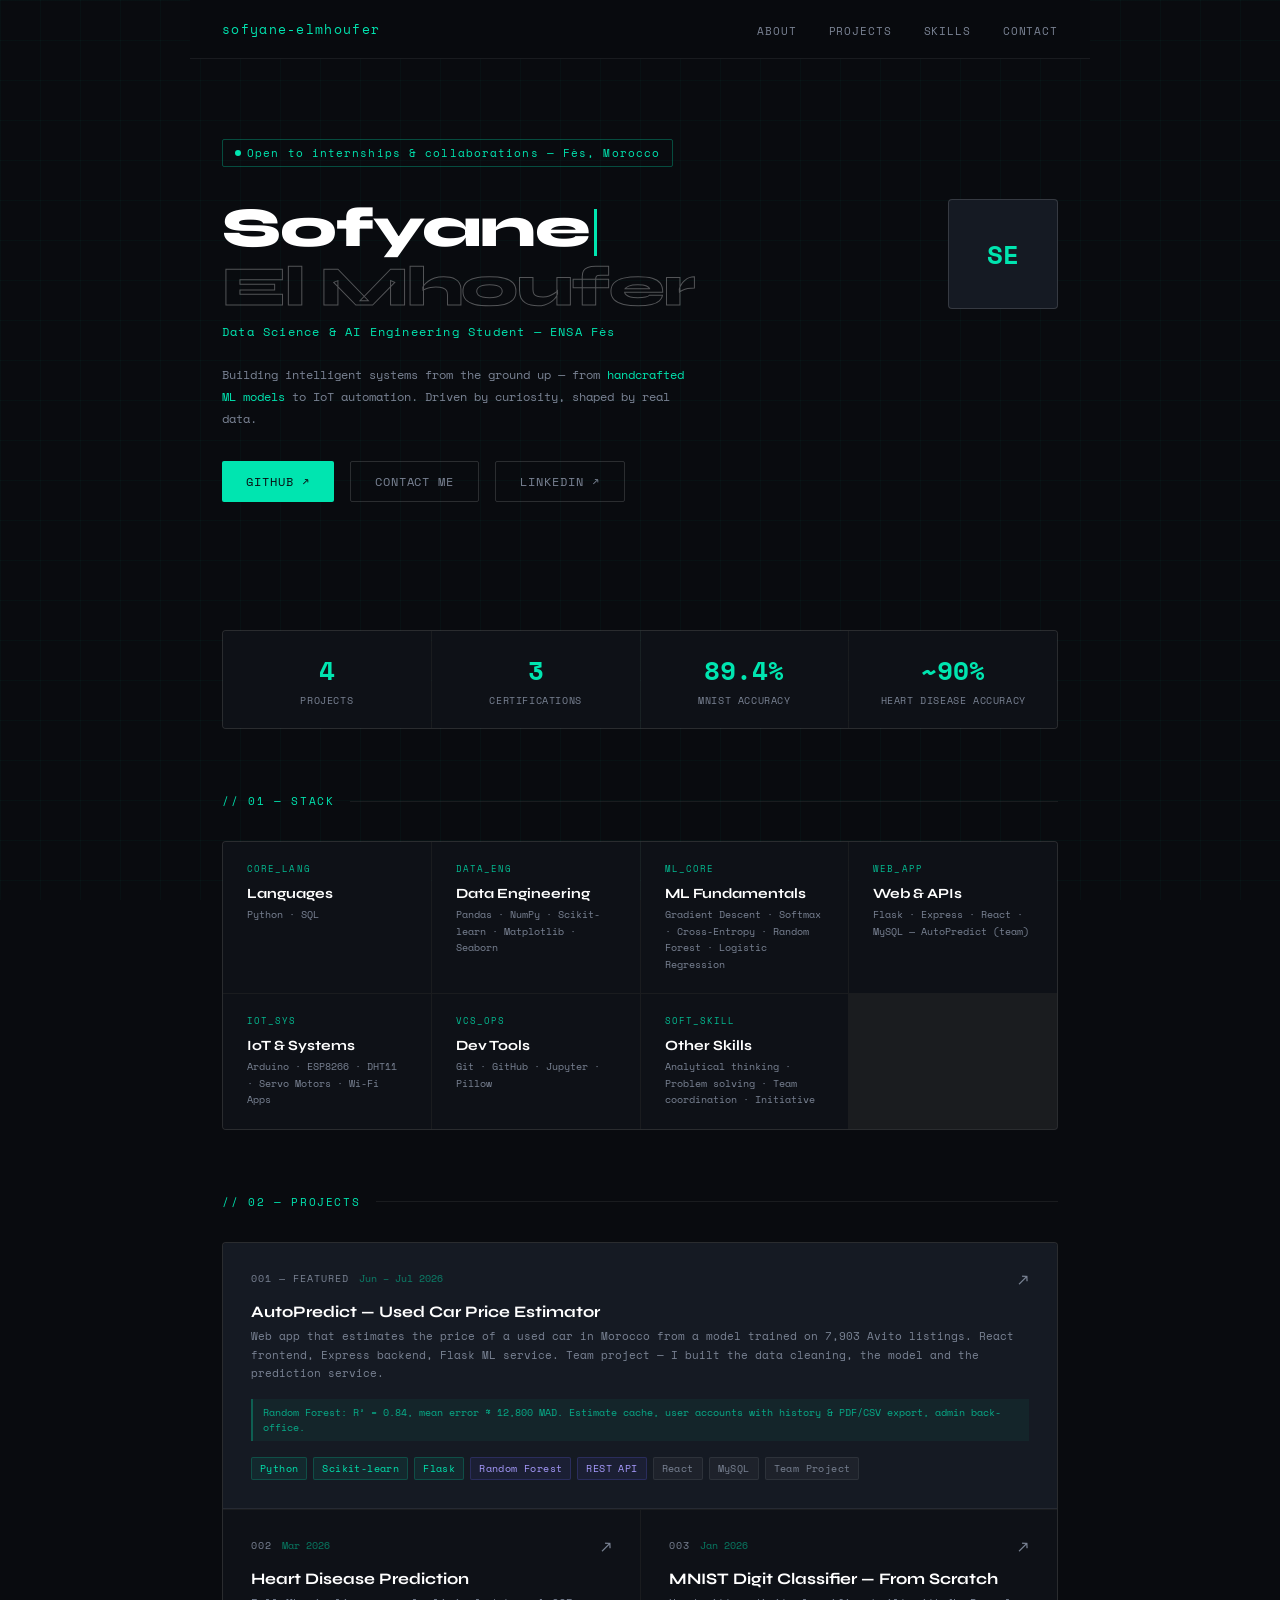
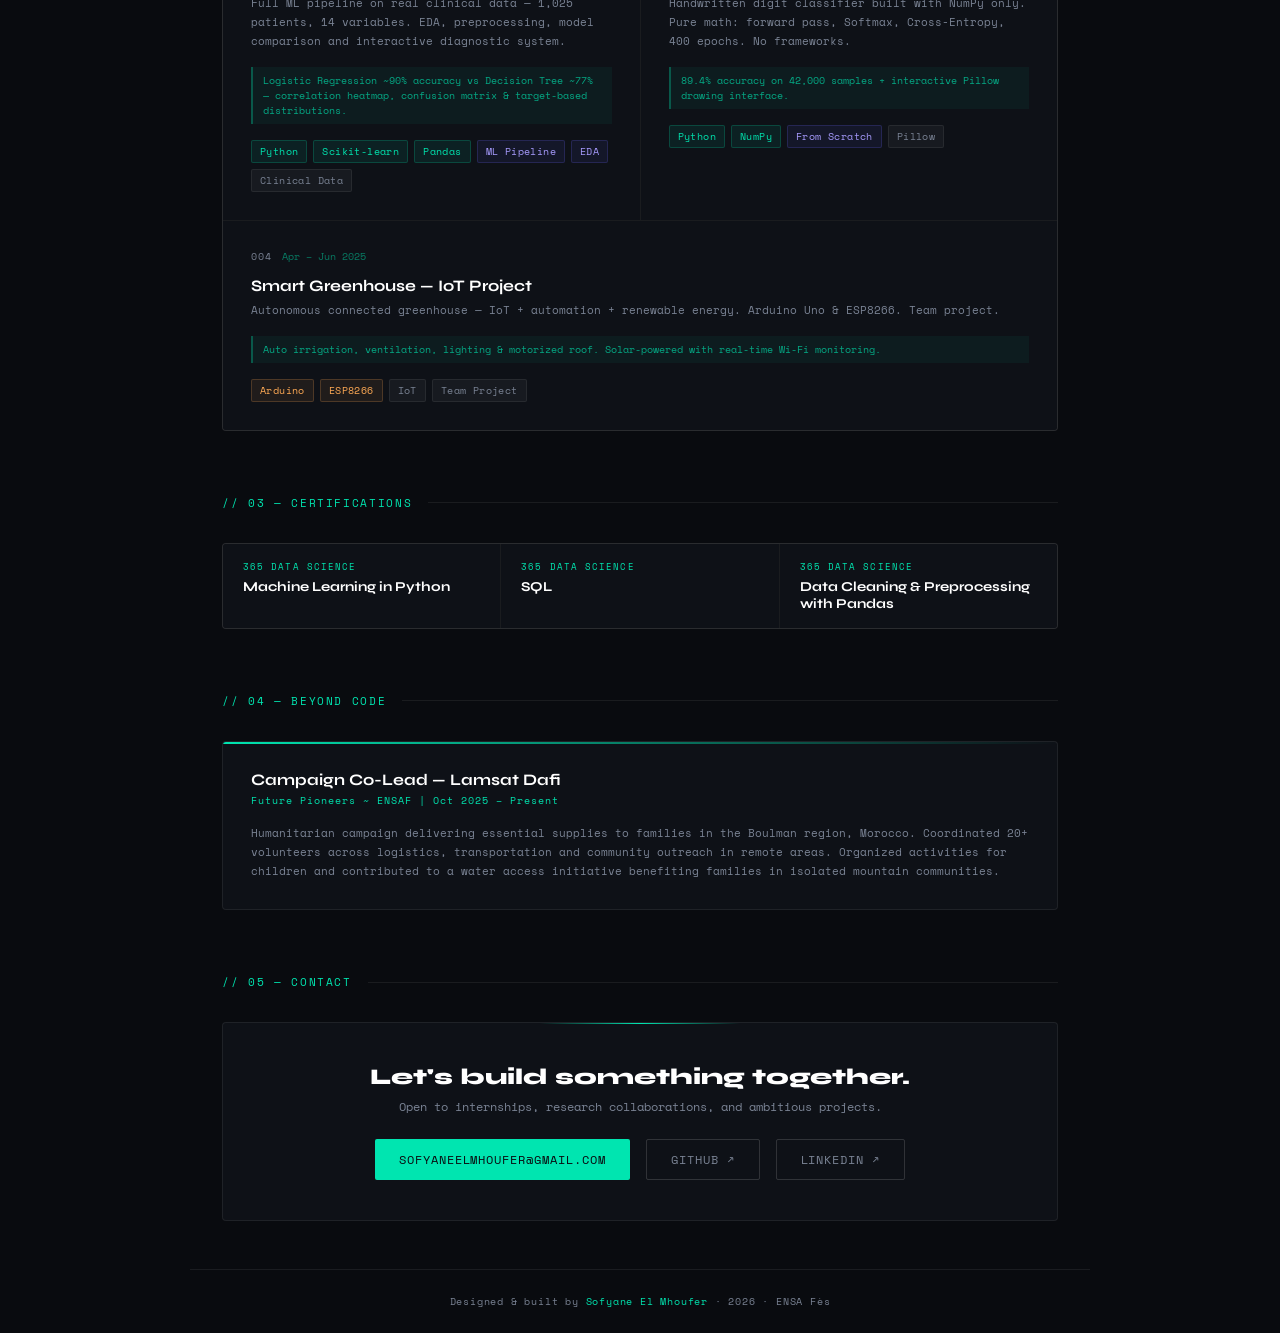
==== commit bf0a6d5e: "Fix AutoPredict internship dates" ====
--- a/index.html
+++ b/index.html
@@ -267,7 +267,7 @@
       <div class="project-top">
         <div class="project-meta">
           <span class="project-number">001 — FEATURED</span>
-          <span class="project-date">Jul – Oct 2026</span>
+          <span class="project-date">Jun – Jul 2026</span>
         </div>
         <span class="project-arrow">↗</span>
       </div>
